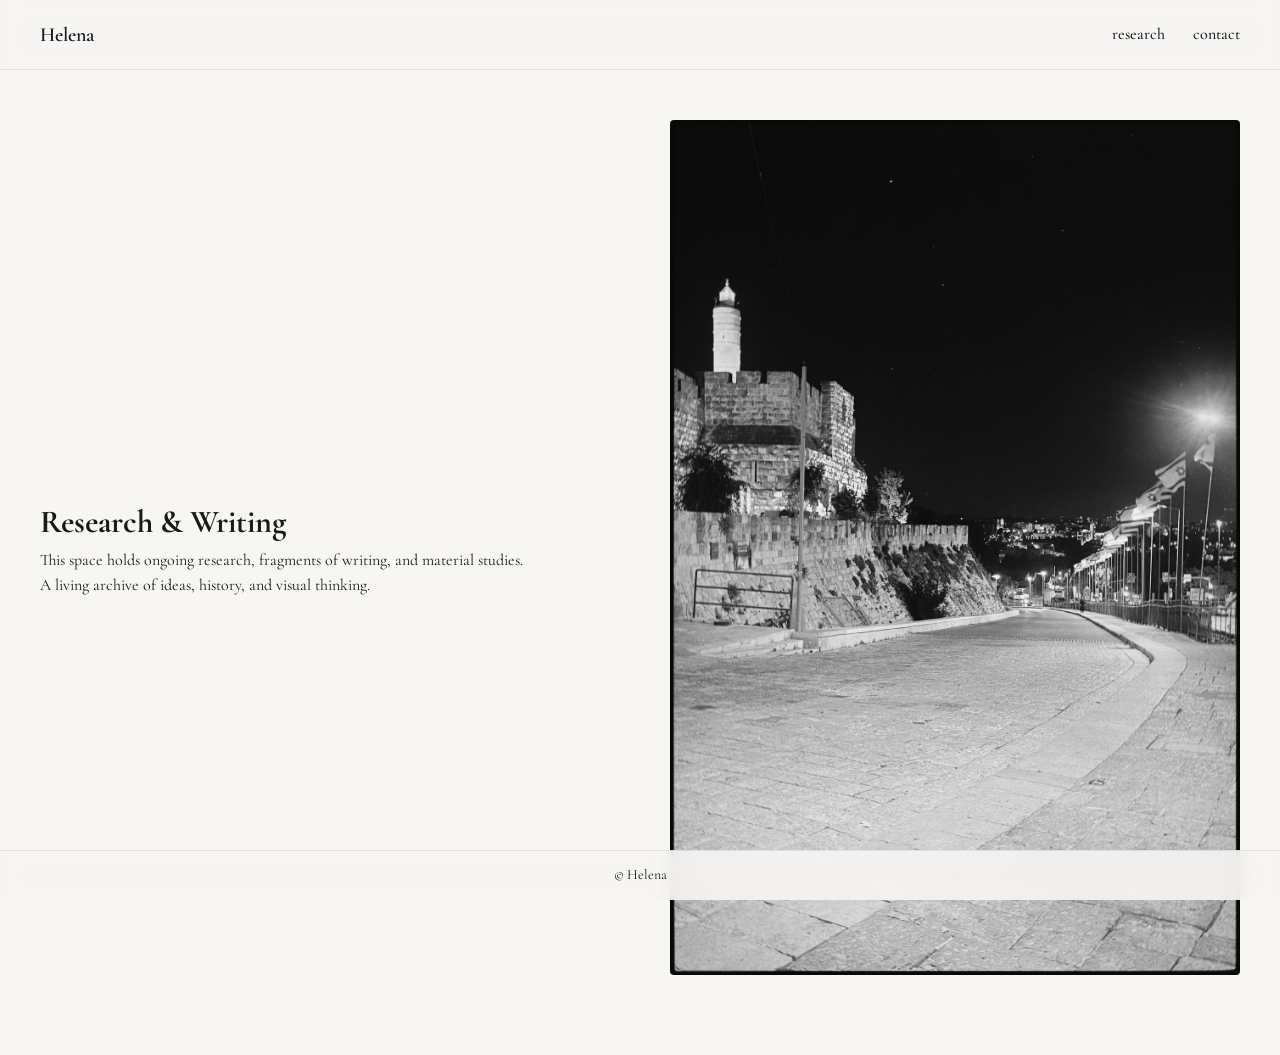
==== index.html @ 4f9338a7 "Update image source to correct file extension" ====
<!DOCTYPE html>
<html lang="en">
<head>
  <meta charset="UTF-8" />
  <meta name="viewport" content="width=device-width, initial-scale=1.0" />

  <title>Helena</title>

  <meta name="description" content="[EDIT HERE]" />

  <link rel="preconnect" href="https://fonts.googleapis.com">
  <link rel="preconnect" href="https://fonts.gstatic.com" crossorigin>
  <link href="https://fonts.googleapis.com/css2?family=Cormorant+Garamond:wght@300;400;500;600;700&display=swap" rel="stylesheet">

  <link rel="stylesheet" href="styles.css" />
</head>

<body>

<header>
  <div class="logo"><a href="index.html">Helena</a></div>
  <nav>
    <a href="research.html">research</a>
    <a href="contact.html">contact</a>
  </nav>
</header>

<main class="split">
  <div class="text-column">
    <h1>Research & Writing</h1>
    <p>
      This space holds ongoing research, fragments of writing, and material studies.
    </p>
    <p>
      A living archive of ideas, history, and visual thinking.
    </p>
  </div>

  <div class="image-column">
    <img src="images/helena_abrams_jerusalem_wall.JPG" alt="Jerusalem Old City Wall | Helena Abrams" />
  </div>
</main>

<footer>
  © Helena
</footer>

</body>
</html>
---- styles.css ----
* {
  margin: 0;
  padding: 0;
  box-sizing: border-box;
}

body {
  font-family: 'Cormorant Garamond', serif;
  background: #f7f6f3;
  color: #1a1a1a;
  line-height: 1.6;
}

/* Links */
a {
  color: inherit;
  text-decoration: none;
}

a:hover {
  text-decoration: underline;
}

/* Header */
header {
  position: fixed;
  top: 0;
  left: 0;
  width: 100%;
  height: 70px;

  display: flex;
  justify-content: space-between;
  align-items: center;

  padding: 0 40px;

  background: rgba(247, 246, 243, 0.9);
  backdrop-filter: blur(8px);

  border-bottom: 1px solid rgba(0,0,0,0.08);
}

.logo {
  font-size: 20px;
  font-weight: 600;
}

nav a {
  margin-left: 24px;
  font-size: 16px;
  font-weight: 500;
}

nav a.active {
  text-decoration: underline;
}

/* Footer */
footer {
  position: fixed;
  bottom: 0;
  left: 0;
  width: 100%;
  height: 50px;

  display: flex;
  justify-content: center;
  align-items: center;

  font-size: 14px;

  background: rgba(247, 246, 243, 0.9);
  backdrop-filter: blur(8px);

  border-top: 1px solid rgba(0,0,0,0.08);
}

/* Layout: split homepage */
.split {
  display: flex;
  gap: 60px;
  padding: 120px 40px 80px;
  min-height: 100vh;
  align-items: center;
}

.text-column, .image-column {
  flex: 1;
}

.image-column img {
  width: 100%;
  height: auto;
  display: block;
  border-radius: 4px;
}

/* Layout: single pages */
.single {
  padding: 120px 40px 80px;
  max-width: 800px;
  margin: 0 auto;
}

.single h1 {
  margin-bottom: 20px;
}

.entry {
  margin-bottom: 40px;
}

.contact a {
  font-size: 18px;
  border-bottom: 1px solid #1a1a1a;
}

/* Responsive */
@media (max-width: 768px) {
  header {
    padding: 0 20px;
  }

  .split {
    flex-direction: column;
    gap: 30px;
  }

  nav a {
    margin-left: 16px;
  }
}
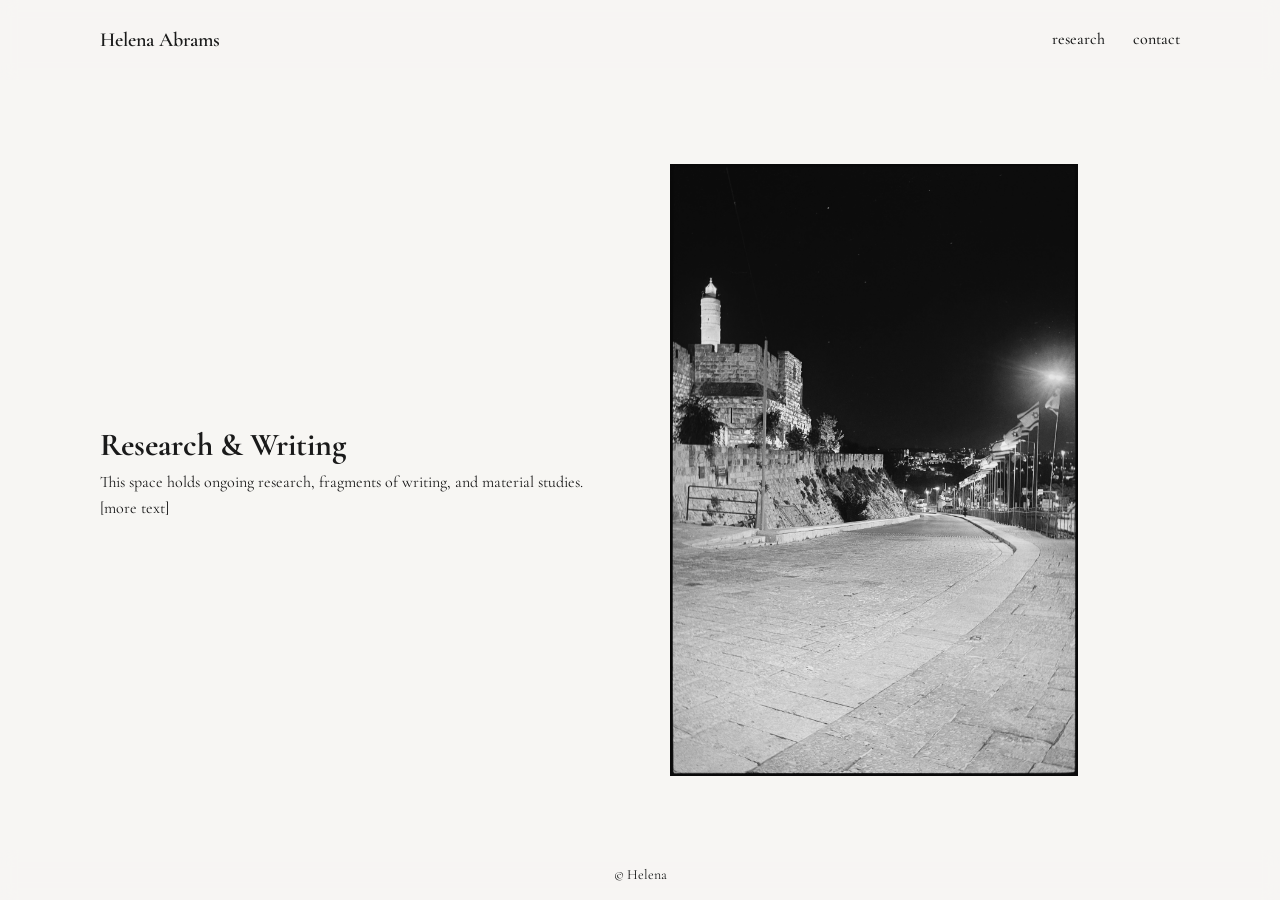
==== commit c1c7b2cf: "Update title and logo in index.html" ====
--- a/index.html
+++ b/index.html
@@ -4,7 +4,7 @@
   <meta charset="UTF-8" />
   <meta name="viewport" content="width=device-width, initial-scale=1.0" />
 
-  <title>Helena</title>
+  <title>Helena Abrams | Independent Researcher - Archaeology, Biblical Studies, History of Art</title>
 
   <meta name="description" content="[EDIT HERE]" />
 
@@ -18,7 +18,7 @@
 <body>
 
 <header>
-  <div class="logo"><a href="index.html">Helena</a></div>
+  <div class="logo"><a href="index.html">Helena Abrams</a></div>
   <nav>
     <a href="research.html">research</a>
     <a href="contact.html">contact</a>
@@ -32,7 +32,7 @@
       This space holds ongoing research, fragments of writing, and material studies.
     </p>
     <p>
-      A living archive of ideas, history, and visual thinking.
+      [more text]
     </p>
   </div>
 
--- a/styles.css
+++ b/styles.css
@@ -27,18 +27,18 @@
   top: 0;
   left: 0;
   width: 100%;
-  height: 70px;
+  height: 80px;
 
   display: flex;
   justify-content: space-between;
   align-items: center;
 
-  padding: 0 40px;
+  padding: 0 100px;
 
   background: rgba(247, 246, 243, 0.9);
   backdrop-filter: blur(8px);
 
-  border-bottom: 1px solid rgba(0,0,0,0.08);
+  border-bottom: 0px solid rgba(0,0,0,0.08);
 }
 
 .logo {
@@ -73,14 +73,14 @@
   background: rgba(247, 246, 243, 0.9);
   backdrop-filter: blur(8px);
 
-  border-top: 1px solid rgba(0,0,0,0.08);
+  border-top: 0px solid rgba(0,0,0,0.08);
 }
 
 /* Layout: split homepage */
 .split {
   display: flex;
   gap: 60px;
-  padding: 120px 40px 80px;
+  padding: 120px 100px 80px;
   min-height: 100vh;
   align-items: center;
 }
@@ -90,15 +90,15 @@
 }
 
 .image-column img {
-  width: 100%;
+  width: 80%;
   height: auto;
   display: block;
-  border-radius: 4px;
+  border-radius: 0px;
 }
 
 /* Layout: single pages */
 .single {
-  padding: 120px 40px 80px;
+  padding: 120px 100px 80px;
   max-width: 800px;
   margin: 0 auto;
 }
@@ -130,4 +130,4 @@
   nav a {
     margin-left: 16px;
   }
-}+}
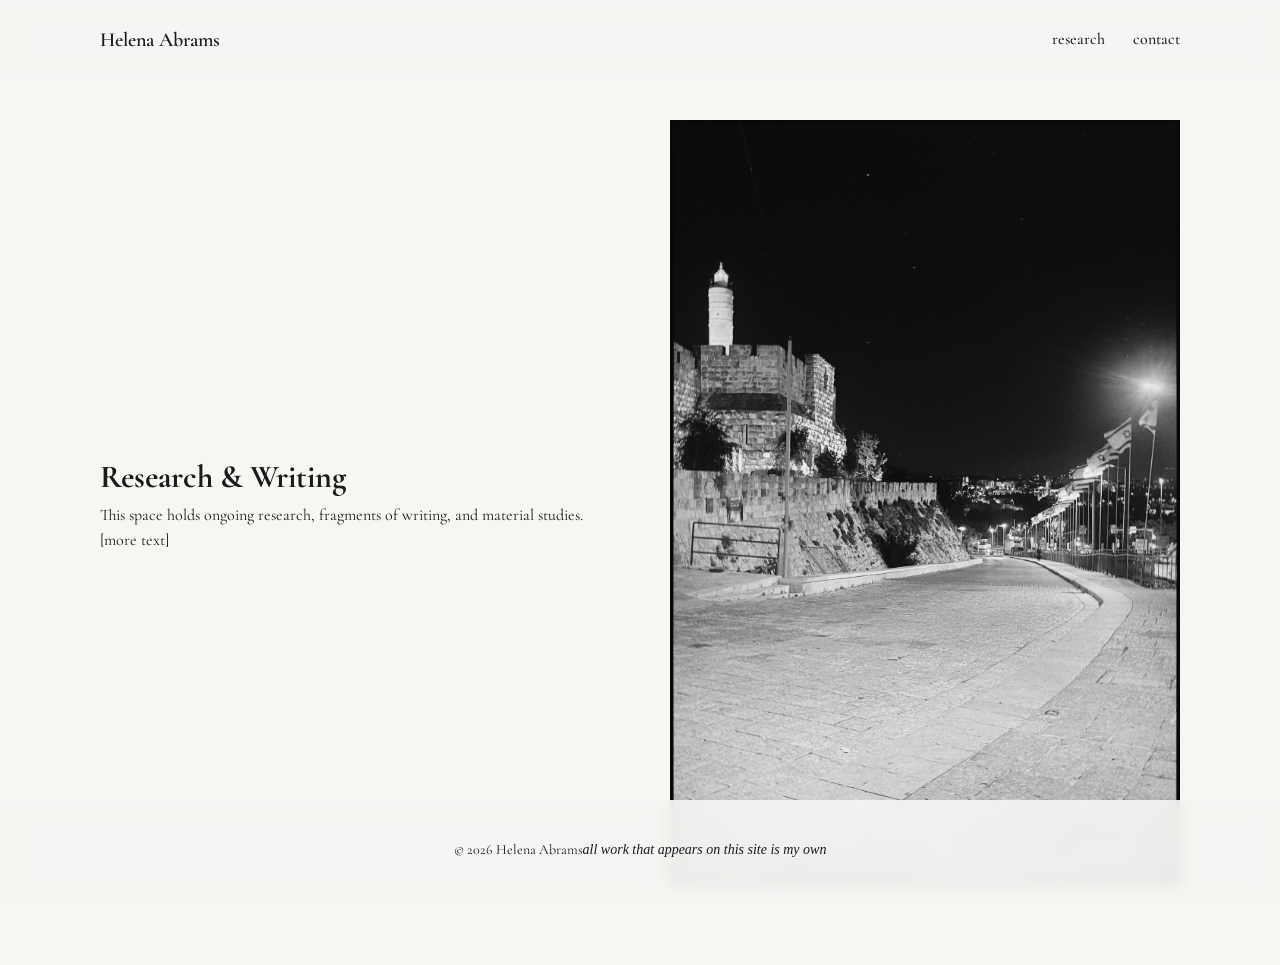
==== commit 0aa04adb: "Revise footer copyright and add attribution text Updated footer with copyright year and additional t" ====
--- a/index.html
+++ b/index.html
@@ -18,7 +18,7 @@
 <body>
 
 <header>
-  <div class="logo"><a href="index.html">Helena Abrams</a></div>
+  <div class="logo"><a href="/">Helena Abrams</a></div>
   <nav>
     <a href="research.html">research</a>
     <a href="contact.html">contact</a>
@@ -42,7 +42,9 @@
 </main>
 
 <footer>
-  © Helena
+  © 2026 Helena Abrams
+  <br>
+  <I>all work that appears on this site is my own</I>
 </footer>
 
 </body>
--- a/styles.css
+++ b/styles.css
@@ -18,7 +18,7 @@
 }
 
 a:hover {
-  text-decoration: underline;
+  text-decoration: none;
 }
 
 /* Header */
@@ -62,7 +62,7 @@
   bottom: 0;
   left: 0;
   width: 100%;
-  height: 50px;
+  height: 100px;
 
   display: flex;
   justify-content: center;
@@ -90,7 +90,7 @@
 }
 
 .image-column img {
-  width: 80%;
+  width: 100%;
   height: auto;
   display: block;
   border-radius: 0px;
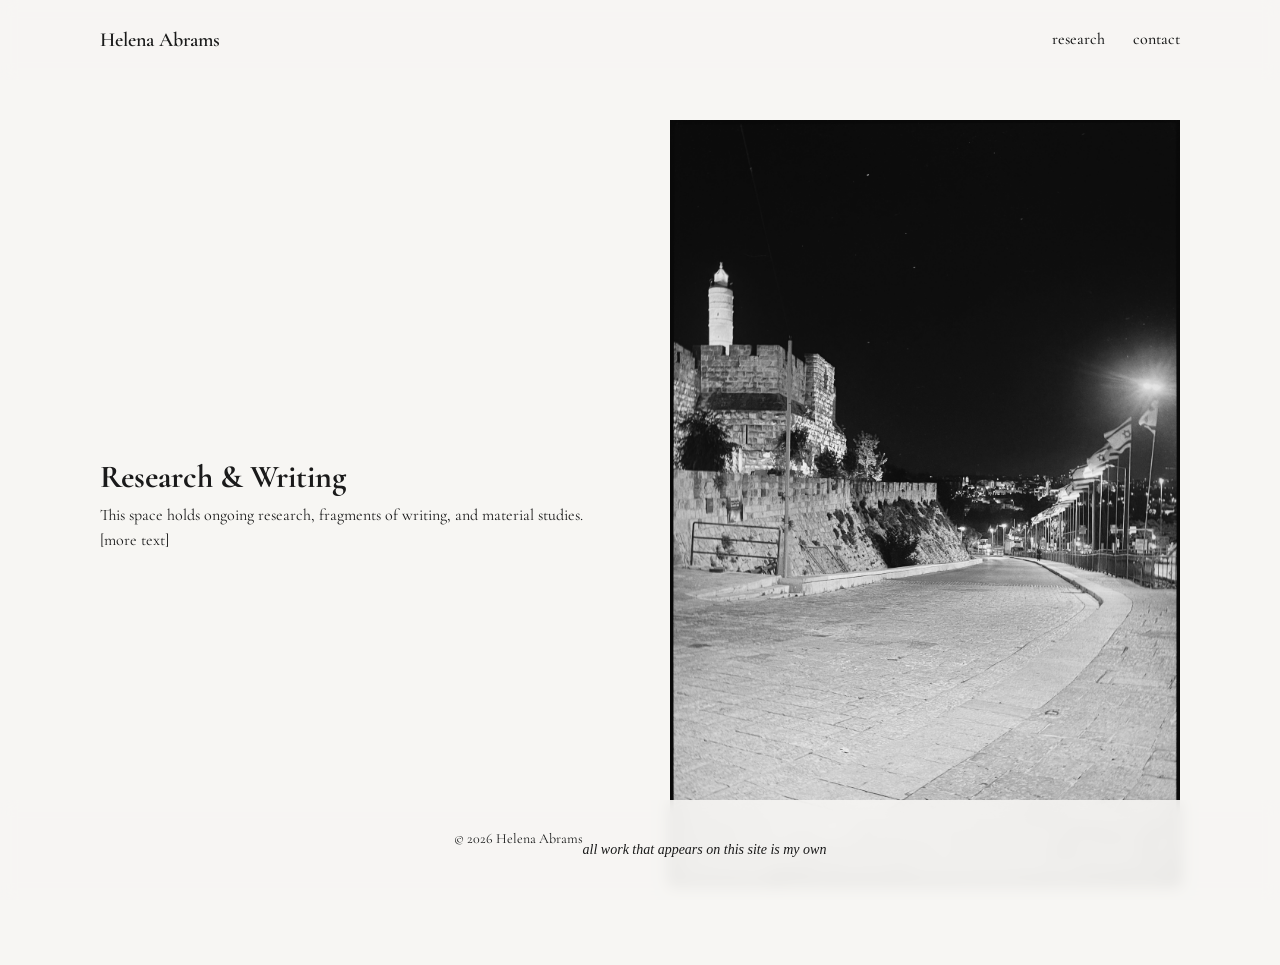
==== commit eddf70a7: "Add line break before footer copyright notice" ====
--- a/index.html
+++ b/index.html
@@ -44,6 +44,7 @@
 <footer>
   © 2026 Helena Abrams
   <br>
+  <br>
   <I>all work that appears on this site is my own</I>
 </footer>
 
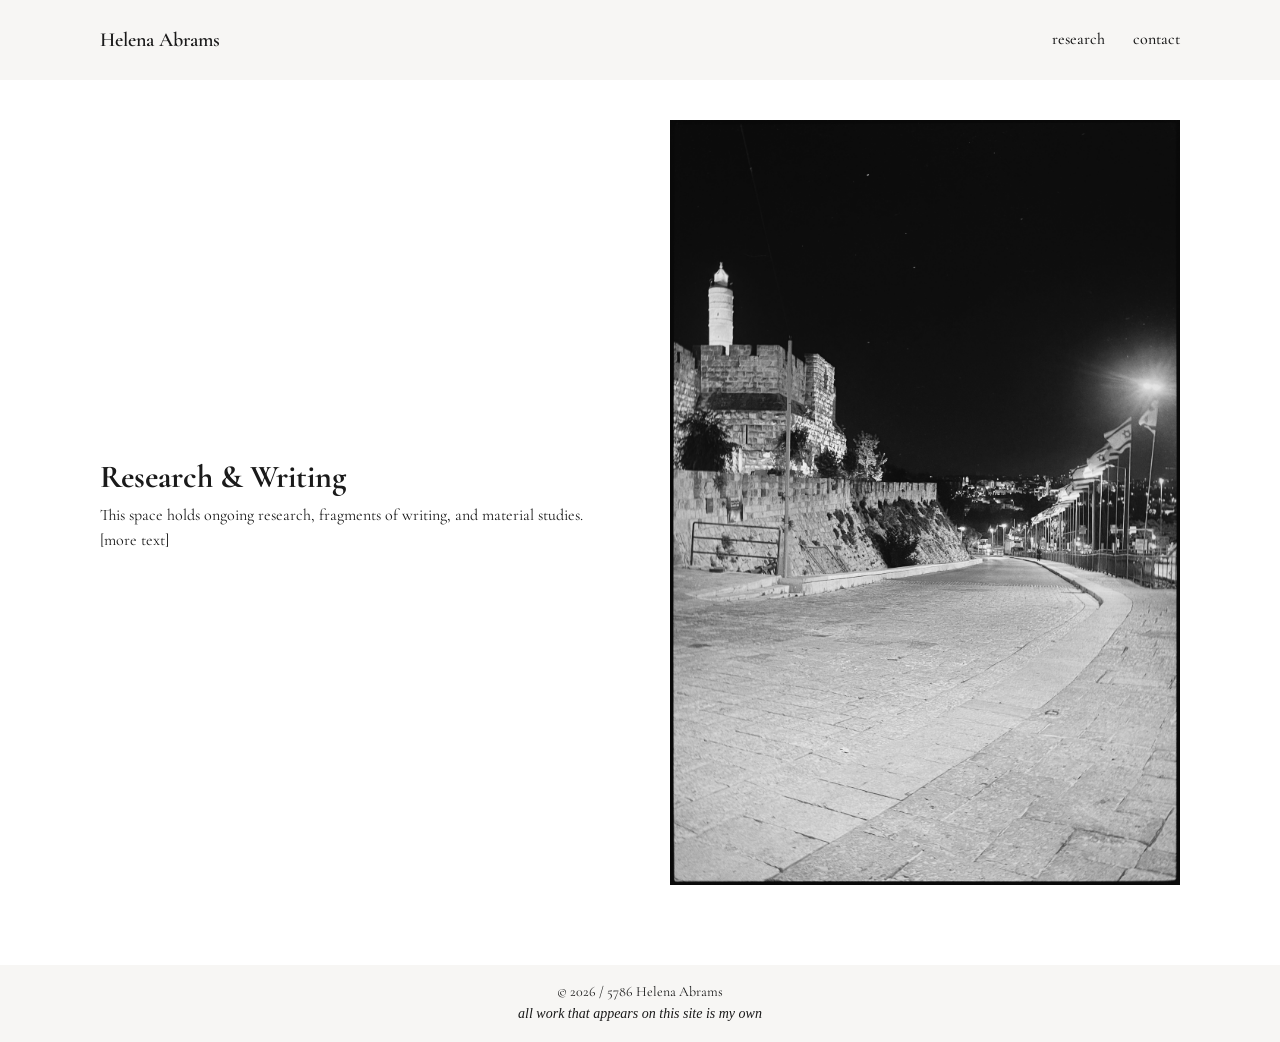
==== commit 221cb6c7: "Update footer copyright year format" ====
--- a/index.html
+++ b/index.html
@@ -42,8 +42,7 @@
 </main>
 
 <footer>
-  © 2026 Helena Abrams
-  <br>
+  © 2026 / 5786 Helena Abrams
   <br>
   <I>all work that appears on this site is my own</I>
 </footer>
--- a/styles.css
+++ b/styles.css
@@ -6,7 +6,7 @@
 
 body {
   font-family: 'Cormorant Garamond', serif;
-  background: #f7f6f3;
+  background: /*#f7f6f3*/ #ffffff;
   color: #1a1a1a;
   line-height: 1.6;
 }
@@ -58,16 +58,15 @@
 
 /* Footer */
 footer {
-  position: fixed;
-  bottom: 0;
-  left: 0;
+  position: static;
   width: 100%;
-  height: 100px;
 
   display: flex;
+  flex-direction: column;
   justify-content: center;
   align-items: center;
 
+  padding: 16px 0;   /* instead of fixed height */
   font-size: 14px;
 
   background: rgba(247, 246, 243, 0.9);
